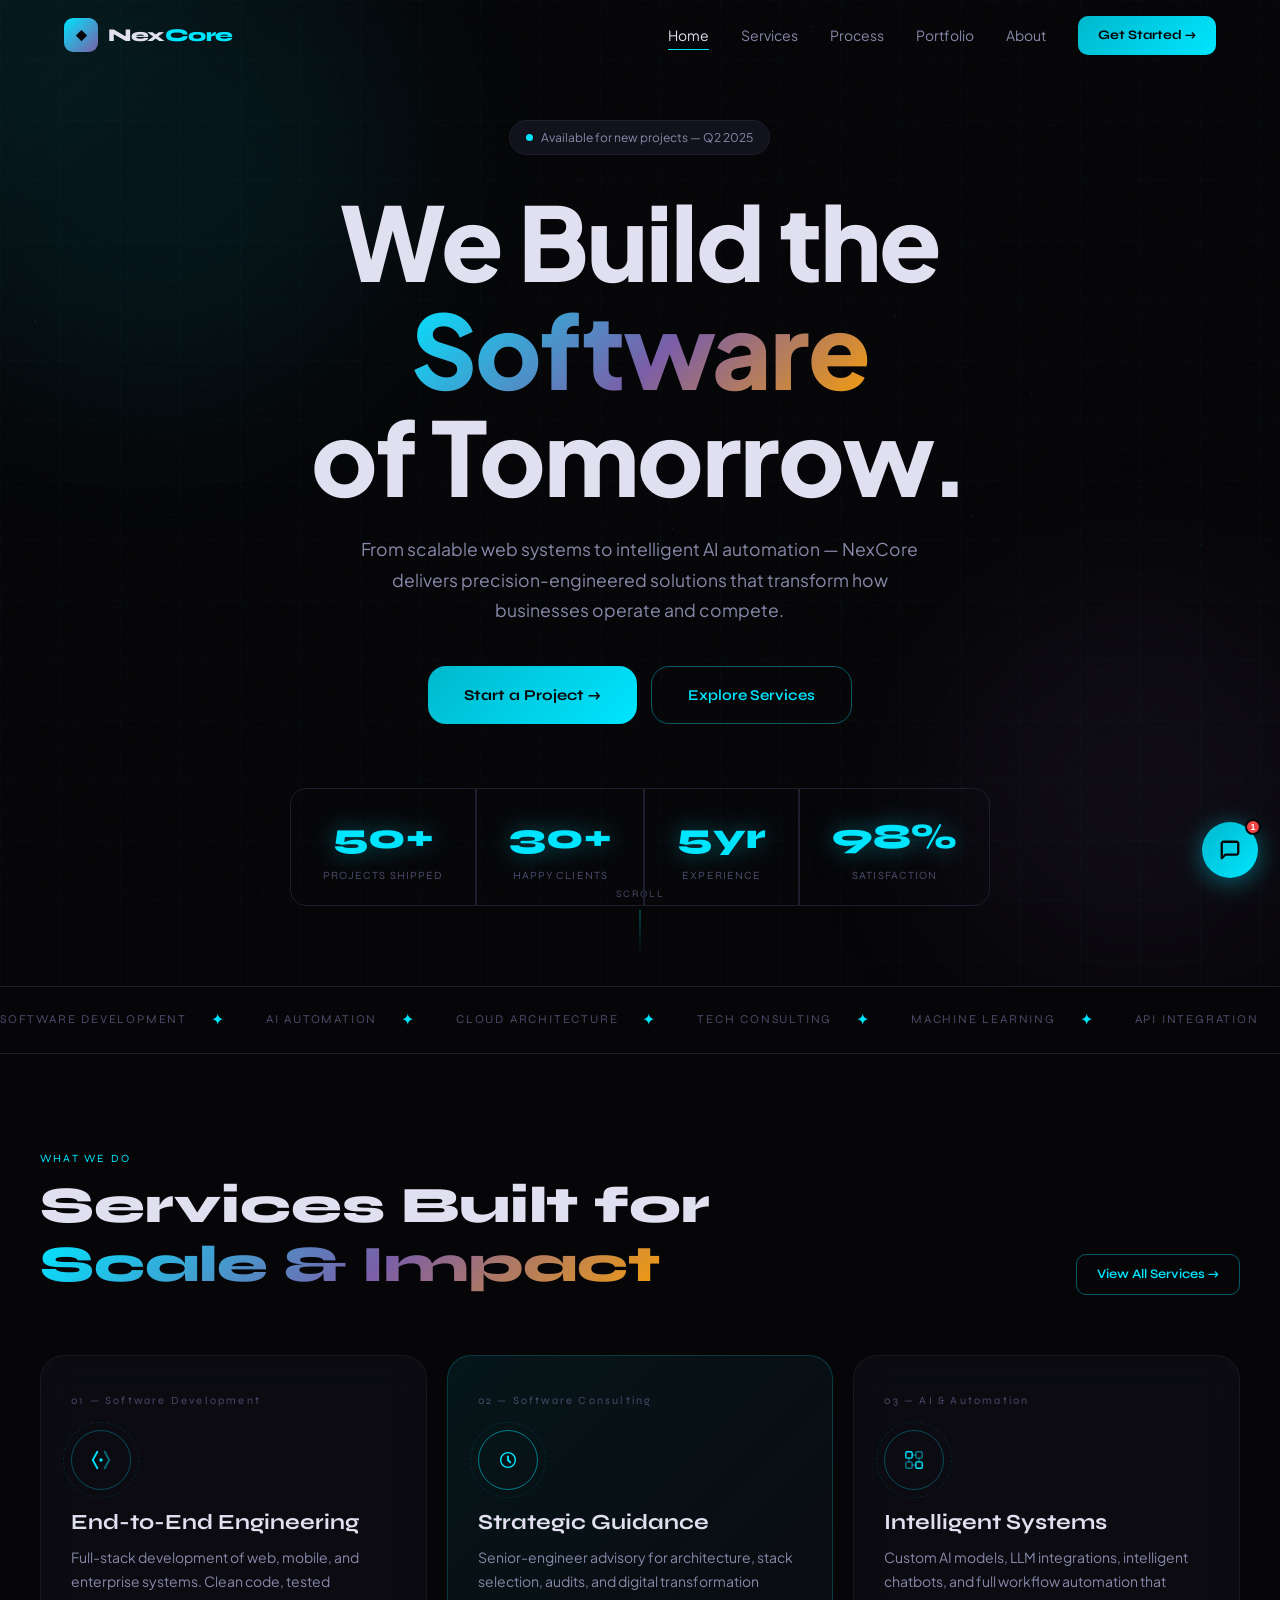
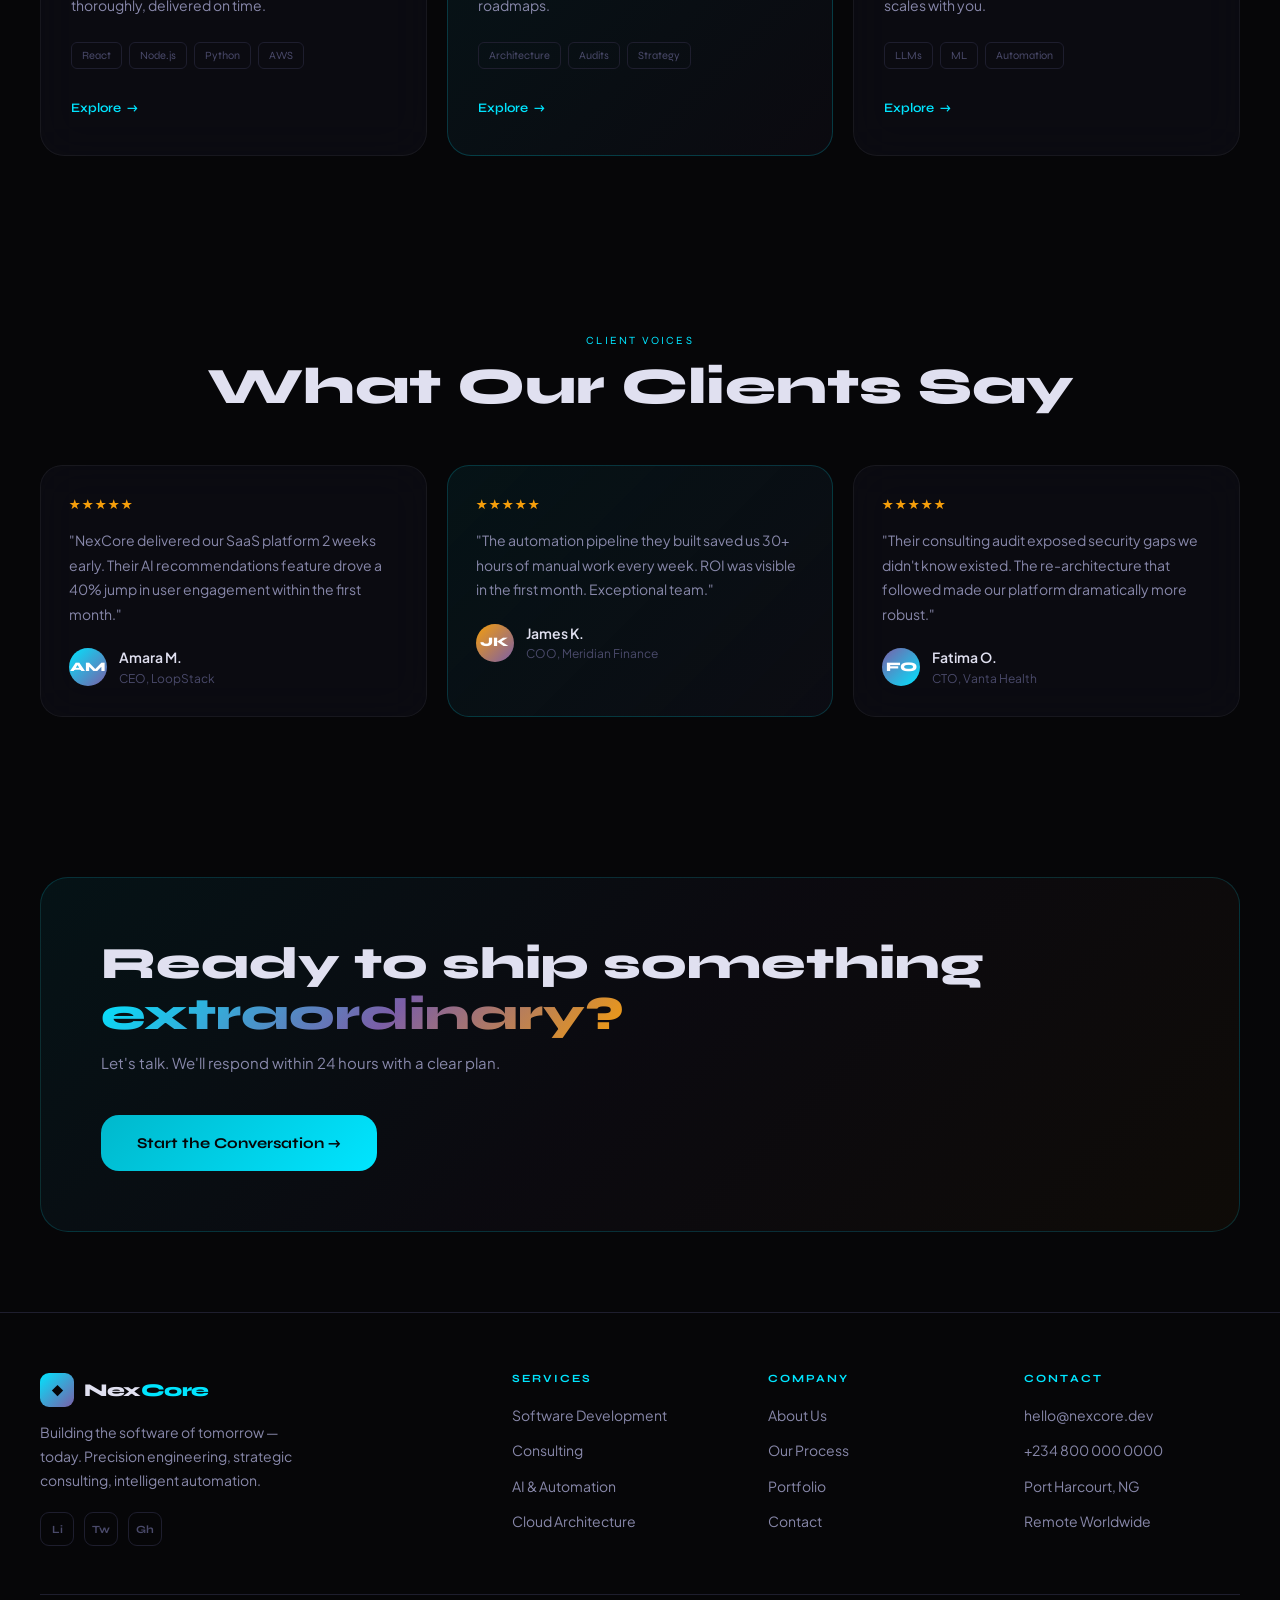
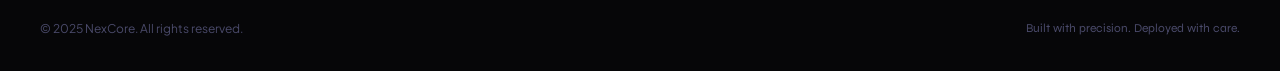
==== index.html @ dd1a932b "first commit" ====
<!DOCTYPE html>
<html lang="en">

<head>
    <meta charset="UTF-8" />
    <meta name="viewport" content="width=device-width, initial-scale=1.0" />
    <title>NexCore — Software & AI Solutions</title>
    <meta name="description"
        content="NexCore — Premium software development, consulting, and AI automation studio. We build the software of tomorrow." />
    <link rel="stylesheet" href="css/style.css" />
    <style>
        /* ── Home-specific ── */
        .hero-section {
            min-height: 100vh;
            display: flex;
            align-items: center;
            justify-content: center;
            padding: 120px 24px 80px;
            position: relative;
            overflow: hidden;
        }

        .hero-inner {
            max-width: 1100px;
            margin: 0 auto;
            text-align: center;
            position: relative;
            z-index: 2;
        }

        .hero-badge {
            display: inline-flex;
            align-items: center;
            gap: 8px;
            padding: 7px 16px;
            border: 1px solid var(--border);
            border-radius: 99px;
            background: var(--panel);
            font-size: 12px;
            color: var(--soft);
            margin-bottom: 32px;
        }

        .hero-badge .pulse-dot {
            width: 7px;
            height: 7px;
            border-radius: 50%;
            background: var(--cyan);
            animation: pulseAnim 2.5s ease-in-out infinite;
        }

        @keyframes pulseAnim {

            0%,
            100% {
                opacity: 1;
                transform: scale(1);
            }

            50% {
                opacity: 0.5;
                transform: scale(0.7);
            }
        }

        .hero-headline {
            font-size: clamp(3rem, 8vw, 7rem);
            font-weight: 800;
            line-height: 1.05;
            letter-spacing: -2px;
            margin-bottom: 24px;
        }

        .hero-line {
            overflow: hidden;
        }

        .hero-word {
            display: inline-block;
            transform: translateY(110%);
            animation: wordUp 0.75s cubic-bezier(0.22, 1, 0.36, 1) forwards;
        }

        @keyframes wordUp {
            to {
                transform: translateY(0);
            }
        }

        .hero-desc {
            font-size: 1.1rem;
            color: var(--soft);
            max-width: 580px;
            margin: 0 auto 40px;
            line-height: 1.75;
            opacity: 0;
            animation: fadeUp 0.6s 0.8s ease forwards;
        }

        .hero-btns {
            display: flex;
            flex-wrap: wrap;
            gap: 14px;
            justify-content: center;
            opacity: 0;
            animation: fadeUp 0.6s 1s ease forwards;
        }

        @keyframes fadeUp {
            from {
                opacity: 0;
                transform: translateY(18px);
            }

            to {
                opacity: 1;
                transform: none;
            }
        }

        .hero-stats {
            margin-top: 64px;
            display: flex;
            flex-wrap: wrap;
            justify-content: center;
            gap: 0;
            opacity: 0;
            animation: fadeUp 0.6s 1.2s ease forwards;
        }

        .hero-stat {
            padding: 20px 32px;
            border: 1px solid var(--border);
            text-align: center;
        }

        .hero-stat:first-child {
            border-radius: 16px 0 0 16px;
        }

        .hero-stat:last-child {
            border-radius: 0 16px 16px 0;
        }

        .hero-stat-num {
            font-family: var(--font-display);
            font-size: 2.2rem;
            font-weight: 800;
            color: var(--cyan);
            text-shadow: 0 0 24px rgba(0, 229, 255, 0.4);
        }

        .hero-stat-lbl {
            font-size: 11px;
            color: var(--muted);
            margin-top: 2px;
            text-transform: uppercase;
            letter-spacing: 0.1em;
            font-family: var(--font-display);
        }

        .scroll-hint {
            position: absolute;
            bottom: 28px;
            left: 50%;
            transform: translateX(-50%);
            display: flex;
            flex-direction: column;
            align-items: center;
            gap: 8px;
        }

        .scroll-line {
            width: 1px;
            height: 48px;
            background: linear-gradient(to bottom, rgba(0, 229, 255, 0.5), transparent);
            animation: scrollLine 2s ease-in-out infinite;
        }

        @keyframes scrollLine {

            0%,
            100% {
                opacity: 0.4;
            }

            50% {
                opacity: 1;
            }
        }

        /* Services preview */
        .services-preview {
            padding: 96px 24px;
        }

        .sp-inner {
            max-width: 1200px;
            margin: 0 auto;
        }

        .section-header {
            margin-bottom: 60px;
        }

        .section-title {
            font-size: clamp(2rem, 4vw, 3.2rem);
            font-weight: 800;
        }

        .sp-grid {
            display: grid;
            grid-template-columns: repeat(3, 1fr);
            gap: 20px;
        }

        .sp-card {
            border-radius: 24px;
            padding: 36px 30px;
            position: relative;
            overflow: hidden;
        }

        .sp-card-accent {
            background: linear-gradient(135deg, rgba(0, 229, 255, 0.07), rgba(123, 94, 167, 0.05));
            border: 1px solid rgba(0, 229, 255, 0.2);
        }

        .sp-num {
            font-family: var(--font-display);
            font-size: 11px;
            letter-spacing: 0.2em;
            color: var(--muted);
            margin-bottom: 20px;
        }

        .sp-card h3 {
            font-size: 1.35rem;
            font-weight: 700;
            margin-bottom: 12px;
        }

        .sp-card p {
            font-size: 14px;
            color: var(--soft);
            line-height: 1.7;
            margin-bottom: 24px;
        }

        .sp-tags {
            display: flex;
            flex-wrap: wrap;
            gap: 7px;
            margin-bottom: 24px;
        }

        .sp-tag {
            font-size: 11px;
            padding: 4px 10px;
            border-radius: 6px;
            border: 1px solid var(--border);
            color: var(--muted);
            font-family: var(--font-display);
        }

        .sp-link {
            font-size: 13px;
            color: var(--cyan);
            font-weight: 600;
            font-family: var(--font-display);
            display: inline-flex;
            align-items: center;
            gap: 6px;
            transition: gap 0.2s;
        }

        .sp-link:hover {
            gap: 10px;
        }

        /* Marquee */
        .marquee-section {
            padding: 20px 0;
            border-top: 1px solid var(--border);
            border-bottom: 1px solid var(--border);
        }

        .marquee-item {
            display: flex;
            align-items: center;
            gap: 24px;
            color: var(--muted);
            font-family: var(--font-display);
            font-size: 12px;
            letter-spacing: 0.15em;
            text-transform: uppercase;
        }

        .marquee-dot {
            color: var(--cyan);
            font-size: 16px;
        }

        /* CTA strip */
        .cta-strip {
            padding: 80px 24px;
        }

        .cta-inner {
            max-width: 1200px;
            margin: 0 auto;
        }

        .cta-box {
            border-radius: 28px;
            padding: 60px;
            background: linear-gradient(135deg, rgba(0, 229, 255, 0.06), rgba(123, 94, 167, 0.05), rgba(245, 158, 11, 0.04));
            border: 1px solid rgba(0, 229, 255, 0.16);
            display: flex;
            align-items: center;
            justify-content: space-between;
            gap: 40px;
            flex-wrap: wrap;
        }

        .cta-text h2 {
            font-size: clamp(1.6rem, 3.5vw, 2.8rem);
            font-weight: 800;
            margin-bottom: 10px;
        }

        .cta-text p {
            color: var(--soft);
            font-size: 15px;
        }

        /* Testimonials strip */
        .testi-section {
            padding: 80px 24px;
        }

        .testi-inner {
            max-width: 1200px;
            margin: 0 auto;
        }

        .testi-grid {
            display: grid;
            grid-template-columns: repeat(3, 1fr);
            gap: 20px;
        }

        .testi-card {
            border-radius: 22px;
            padding: 28px;
        }

        .stars {
            color: #f59e0b;
            font-size: 13px;
            letter-spacing: 2px;
            margin-bottom: 14px;
        }

        .testi-text {
            font-size: 14px;
            color: var(--soft);
            line-height: 1.75;
            margin-bottom: 20px;
        }

        .testi-author {
            display: flex;
            align-items: center;
            gap: 12px;
        }

        .testi-avatar {
            width: 38px;
            height: 38px;
            border-radius: 50%;
            display: flex;
            align-items: center;
            justify-content: center;
            font-family: var(--font-display);
            font-weight: 800;
            font-size: 13px;
            color: white;
        }

        .testi-name {
            font-weight: 600;
            font-size: 14px;
        }

        .testi-role {
            font-size: 12px;
            color: var(--muted);
        }

        @media (max-width: 900px) {
            .sp-grid {
                grid-template-columns: 1fr;
            }

            .testi-grid {
                grid-template-columns: 1fr;
            }

            .cta-box {
                padding: 36px 28px;
                flex-direction: column;
            }

            .hero-stat {
                border-radius: 0 !important;
            }
        }

        @media (max-width: 600px) {
            .hero-stats {
                flex-direction: column;
                align-items: center;
                gap: 2px;
            }

            .hero-stat {
                width: 200px;
                border-radius: 12px !important;
            }
        }
    </style>
</head>

<body>
    <div class="cursor-glow" id="cursor-glow"></div>
    <canvas id="canvas"></canvas>

    <!-- NAVBAR -->
    <nav id="navbar">
        <div class="nav-inner">
            <a href="index.html" class="nav-logo">
                <div class="nav-logo-icon">
                    <svg width="15" height="15" viewBox="0 0 16 16" fill="none">
                        <path d="M2 8L8 2L14 8L8 14Z" fill="#060608" />
                        <path d="M5 8L8 5L11 8L8 11Z" fill="rgba(6,6,8,0.4)" />
                    </svg>
                </div>
                <span class="nav-logo-text">Nex<span class="cyan-text">Core</span></span>
            </a>
            <div class="nav-links">
                <a href="index.html" class="nav-link active">Home</a>
                <a href="services.html" class="nav-link">Services</a>
                <a href="process.html" class="nav-link">Process</a>
                <a href="portfolio.html" class="nav-link">Portfolio</a>
                <a href="about.html" class="nav-link">About</a>
                <a href="contact.html" class="btn-primary btn-sm">Get Started →</a>
            </div>
            <button class="hamburger" id="hamburger" aria-label="Menu"><span></span><span></span><span></span></button>
        </div>
        <div id="mobile-menu">
            <a href="index.html" class="mobile-link active">Home</a>
            <a href="services.html" class="mobile-link">Services</a>
            <a href="process.html" class="mobile-link">Process</a>
            <a href="portfolio.html" class="mobile-link">Portfolio</a>
            <a href="about.html" class="mobile-link">About</a>
            <a href="contact.html" class="mobile-link btn-primary btn-sm" style="text-align:center;margin-top:6px;">Get
                Started →</a>
        </div>
    </nav>

    <!-- HERO -->
    <section class="hero-section grid-bg">
        <div class="orb orb-cyan" style="width:500px;height:500px;top:-100px;left:-100px;"></div>
        <div class="orb orb-violet" style="width:400px;height:400px;bottom:0;right:-60px;"></div>

        <div class="hero-inner">
            <div class="hero-badge"><span class="pulse-dot"></span>Available for new projects — Q2 2025</div>

            <div class="hero-headline">
                <div class="hero-line"><span class="hero-word" style="animation-delay:0.05s">We</span> <span
                        class="hero-word" style="animation-delay:0.15s">Build</span> <span class="hero-word"
                        style="animation-delay:0.25s">the</span></div>
                <div class="hero-line"><span class="hero-word gradient-text"
                        style="animation-delay:0.35s;-webkit-text-fill-color:transparent">Software</span></div>
                <div class="hero-line"><span class="hero-word" style="animation-delay:0.45s">of</span> <span
                        class="hero-word" style="animation-delay:0.55s">Tomorrow.</span></div>
            </div>

            <p class="hero-desc">From scalable web systems to intelligent AI automation — NexCore delivers
                precision-engineered solutions that transform how businesses operate and compete.</p>

            <div class="hero-btns">
                <a href="contact.html" class="btn-primary btn-lg"><span>Start a Project →</span></a>
                <a href="services.html" class="btn-ghost  btn-lg">Explore Services</a>
            </div>

            <div class="hero-stats">
                <div class="hero-stat">
                    <div class="hero-stat-num" data-counter data-target="50" data-suffix="+">50+</div>
                    <div class="hero-stat-lbl">Projects Shipped</div>
                </div>
                <div class="hero-stat">
                    <div class="hero-stat-num" data-counter data-target="30" data-suffix="+">30+</div>
                    <div class="hero-stat-lbl">Happy Clients</div>
                </div>
                <div class="hero-stat">
                    <div class="hero-stat-num" data-counter data-target="5" data-suffix="yr">5yr</div>
                    <div class="hero-stat-lbl">Experience</div>
                </div>
                <div class="hero-stat">
                    <div class="hero-stat-num" data-counter data-target="98" data-suffix="%">98%</div>
                    <div class="hero-stat-lbl">Satisfaction</div>
                </div>
            </div>
        </div>

        <div class="scroll-hint">
            <span
                style="font-family:var(--font-display);font-size:10px;letter-spacing:0.2em;color:var(--muted);text-transform:uppercase">Scroll</span>
            <div class="scroll-line"></div>
        </div>
    </section>

    <!-- MARQUEE -->
    <div class="marquee-section">
        <div class="marquee-wrap">
            <div class="marquee-track">
                <span class="marquee-item">Software Development<span class="marquee-dot">✦</span></span>
                <span class="marquee-item">AI Automation<span class="marquee-dot">✦</span></span>
                <span class="marquee-item">Cloud Architecture<span class="marquee-dot">✦</span></span>
                <span class="marquee-item">Tech Consulting<span class="marquee-dot">✦</span></span>
                <span class="marquee-item">Machine Learning<span class="marquee-dot">✦</span></span>
                <span class="marquee-item">API Integration<span class="marquee-dot">✦</span></span>
                <span class="marquee-item">Web & Mobile Apps<span class="marquee-dot">✦</span></span>
                <span class="marquee-item">Process Automation<span class="marquee-dot">✦</span></span>
                <span class="marquee-item">Software Development<span class="marquee-dot">✦</span></span>
                <span class="marquee-item">AI Automation<span class="marquee-dot">✦</span></span>
                <span class="marquee-item">Cloud Architecture<span class="marquee-dot">✦</span></span>
                <span class="marquee-item">Tech Consulting<span class="marquee-dot">✦</span></span>
                <span class="marquee-item">Machine Learning<span class="marquee-dot">✦</span></span>
                <span class="marquee-item">API Integration<span class="marquee-dot">✦</span></span>
                <span class="marquee-item">Web & Mobile Apps<span class="marquee-dot">✦</span></span>
                <span class="marquee-item">Process Automation<span class="marquee-dot">✦</span></span>
            </div>
        </div>
    </div>

    <!-- SERVICES PREVIEW -->
    <section class="services-preview">
        <div class="sp-inner">
            <div class="section-header reveal">
                <div class="section-tag" style="margin-bottom:10px;">What We Do</div>
                <div style="display:flex;align-items:flex-end;justify-content:space-between;flex-wrap:wrap;gap:16px;">
                    <h2 class="section-title">Services Built for<br><span class="gradient-text"
                            style="-webkit-text-fill-color:transparent;">Scale & Impact</span></h2>
                    <a href="services.html" class="btn-ghost btn-sm">View All Services →</a>
                </div>
            </div>
            <div class="sp-grid">
                <div class="sp-card glass-card reveal d1">
                    <div class="sp-num">01 — Software Development</div>
                    <div class="icon-ring" style="margin-bottom:20px;animation-delay:0s;">
                        <svg width="22" height="22" viewBox="0 0 24 24" fill="none">
                            <path d="M8 3L3 12L8 21" stroke="#00e5ff" stroke-width="2" stroke-linecap="round" />
                            <path d="M16 3L21 12L16 21" stroke="#00e5ff" stroke-width="2" stroke-linecap="round"
                                opacity="0.45" />
                            <circle cx="12" cy="12" r="1.8" fill="#00e5ff" />
                        </svg>
                    </div>
                    <h3>End-to-End Engineering</h3>
                    <p>Full-stack development of web, mobile, and enterprise systems. Clean code, tested thoroughly,
                        delivered on time.</p>
                    <div class="sp-tags">
                        <span class="sp-tag">React</span><span class="sp-tag">Node.js</span><span
                            class="sp-tag">Python</span><span class="sp-tag">AWS</span>
                    </div>
                    <a href="services.html#dev" class="sp-link">Explore <span>→</span></a>
                </div>

                <div class="sp-card sp-card-accent reveal d2">
                    <div class="sp-num">02 — Software Consulting</div>
                    <div class="icon-ring"
                        style="margin-bottom:20px;animation-delay:1.5s;border-color:rgba(0,229,255,0.5);">
                        <svg width="22" height="22" viewBox="0 0 24 24" fill="none">
                            <circle cx="12" cy="12" r="8" stroke="#00e5ff" stroke-width="1.5" />
                            <path d="M12 8V12L14.5 14.5" stroke="#00e5ff" stroke-width="2" stroke-linecap="round" />
                            <circle cx="12" cy="12" r="1" fill="#00e5ff" />
                        </svg>
                    </div>
                    <h3>Strategic Guidance</h3>
                    <p>Senior-engineer advisory for architecture, stack selection, audits, and digital transformation
                        roadmaps.</p>
                    <div class="sp-tags">
                        <span class="sp-tag">Architecture</span><span class="sp-tag">Audits</span><span
                            class="sp-tag">Strategy</span>
                    </div>
                    <a href="services.html#consulting" class="sp-link">Explore <span>→</span></a>
                </div>

                <div class="sp-card glass-card reveal d3">
                    <div class="sp-num">03 — AI & Automation</div>
                    <div class="icon-ring" style="margin-bottom:20px;animation-delay:3s;">
                        <svg width="22" height="22" viewBox="0 0 24 24" fill="none">
                            <rect x="3" y="3" width="7" height="7" rx="1.5" stroke="#00e5ff" stroke-width="1.5" />
                            <rect x="14" y="3" width="7" height="7" rx="1.5" stroke="#00e5ff" stroke-width="1.5"
                                opacity="0.5" />
                            <rect x="3" y="14" width="7" height="7" rx="1.5" stroke="#00e5ff" stroke-width="1.5"
                                opacity="0.5" />
                            <rect x="14" y="14" width="7" height="7" rx="1.5" stroke="#00e5ff" stroke-width="1.5" />
                            <path d="M10 6.5H14M17.5 10V14M6.5 10V14M10 17.5H14" stroke="#00e5ff" stroke-width="1.5"
                                stroke-linecap="round" opacity="0.4" />
                        </svg>
                    </div>
                    <h3>Intelligent Systems</h3>
                    <p>Custom AI models, LLM integrations, intelligent chatbots, and full workflow automation that
                        scales with you.</p>
                    <div class="sp-tags">
                        <span class="sp-tag">LLMs</span><span class="sp-tag">ML</span><span
                            class="sp-tag">Automation</span>
                    </div>
                    <a href="services.html#ai" class="sp-link">Explore <span>→</span></a>
                </div>
            </div>
        </div>
    </section>

    <!-- TESTIMONIALS -->
    <section class="testi-section">
        <div class="testi-inner">
            <div class="section-header reveal" style="text-align:center;margin-bottom:48px;">
                <div class="section-tag" style="margin-bottom:8px;">Client Voices</div>
                <h2 class="section-title">What Our Clients Say</h2>
            </div>
            <div class="testi-grid">
                <div class="testi-card glass-card reveal d1">
                    <div class="stars">★★★★★</div>
                    <p class="testi-text">"NexCore delivered our SaaS platform 2 weeks early. Their AI recommendations
                        feature drove a 40% jump in user engagement within the first month."</p>
                    <div class="testi-author">
                        <div class="testi-avatar" style="background:linear-gradient(135deg,#00e5ff,#7b5ea7)">AM</div>
                        <div>
                            <div class="testi-name">Amara M.</div>
                            <div class="testi-role">CEO, LoopStack</div>
                        </div>
                    </div>
                </div>
                <div class="testi-card reveal d2"
                    style="background:linear-gradient(135deg,rgba(0,229,255,0.06),rgba(13,13,20,0.9));border:1px solid rgba(0,229,255,0.18);border-radius:22px;">
                    <div class="stars">★★★★★</div>
                    <p class="testi-text">"The automation pipeline they built saved us 30+ hours of manual work every
                        week. ROI was visible in the first month. Exceptional team."</p>
                    <div class="testi-author">
                        <div class="testi-avatar" style="background:linear-gradient(135deg,#f59e0b,#7b5ea7)">JK</div>
                        <div>
                            <div class="testi-name">James K.</div>
                            <div class="testi-role">COO, Meridian Finance</div>
                        </div>
                    </div>
                </div>
                <div class="testi-card glass-card reveal d3">
                    <div class="stars">★★★★★</div>
                    <p class="testi-text">"Their consulting audit exposed security gaps we didn't know existed. The
                        re-architecture that followed made our platform dramatically more robust."</p>
                    <div class="testi-author">
                        <div class="testi-avatar" style="background:linear-gradient(135deg,#7b5ea7,#00e5ff)">FO</div>
                        <div>
                            <div class="testi-name">Fatima O.</div>
                            <div class="testi-role">CTO, Vanta Health</div>
                        </div>
                    </div>
                </div>
            </div>
        </div>
    </section>

    <!-- CTA -->
    <section class="cta-strip">
        <div class="cta-inner">
            <div class="cta-box reveal">
                <div class="cta-text">
                    <h2>Ready to ship something <span class="gradient-text"
                            style="-webkit-text-fill-color:transparent">extraordinary?</span></h2>
                    <p>Let's talk. We'll respond within 24 hours with a clear plan.</p>
                </div>
                <a href="contact.html" class="btn-primary btn-lg"><span>Start the Conversation →</span></a>
            </div>
        </div>
    </section>

    <!-- FOOTER -->
    <footer>
        <div class="footer-inner">
            <div class="footer-grid">
                <div class="footer-brand">
                    <a href="index.html" class="nav-logo">
                        <div class="nav-logo-icon"><svg width="15" height="15" viewBox="0 0 16 16" fill="none">
                                <path d="M2 8L8 2L14 8L8 14Z" fill="#060608" />
                            </svg></div><span class="nav-logo-text">Nex<span class="cyan-text">Core</span></span>
                    </a>
                    <p>Building the software of tomorrow — today. Precision engineering, strategic consulting,
                        intelligent automation.</p>
                    <div class="footer-socials">
                        <a href="#" class="social-btn">Li</a>
                        <a href="#" class="social-btn">Tw</a>
                        <a href="#" class="social-btn">Gh</a>
                    </div>
                </div>
                <div class="footer-col">
                    <h5>Services</h5>
                    <ul>
                        <li><a href="services.html#dev">Software Development</a></li>
                        <li><a href="services.html#consulting">Consulting</a></li>
                        <li><a href="services.html#ai">AI & Automation</a></li>
                        <li><a href="services.html">Cloud Architecture</a></li>
                    </ul>
                </div>
                <div class="footer-col">
                    <h5>Company</h5>
                    <ul>
                        <li><a href="about.html">About Us</a></li>
                        <li><a href="process.html">Our Process</a></li>
                        <li><a href="portfolio.html">Portfolio</a></li>
                        <li><a href="contact.html">Contact</a></li>
                    </ul>
                </div>
                <div class="footer-col">
                    <h5>Contact</h5>
                    <ul>
                        <li><a href="mailto:hello@nexcore.dev">hello@nexcore.dev</a></li>
                        <li><a href="tel:+2348000000000">+234 800 000 0000</a></li>
                        <li><a href="#">Port Harcourt, NG</a></li>
                        <li><a href="#">Remote Worldwide</a></li>
                    </ul>
                </div>
            </div>
            <div class="footer-bottom">
                <span>© 2025 NexCore. All rights reserved.</span>
                <span style="font-family:var(--font-display);">Built with precision. Deployed with care.</span>
            </div>
        </div>
    </footer>

    <!-- CHATBOT -->
    <button id="chat-toggle" aria-label="Chat with us">
        <svg id="chat-icon-open" width="22" height="22" viewBox="0 0 24 24" fill="none">
            <path
                d="M21 15C21 15.53 20.79 16.04 20.41 16.41C20.04 16.79 19.53 17 19 17H7L3 21V5C3 4.47 3.21 3.96 3.59 3.59C3.96 3.21 4.47 3 5 3H19C19.53 3 20.04 3.21 20.41 3.59C20.79 3.96 21 4.47 21 5V15Z"
                stroke="#060608" stroke-width="2.5" stroke-linecap="round" stroke-linejoin="round" />
        </svg>
        <svg id="chat-icon-close" width="20" height="20" viewBox="0 0 24 24" fill="none" style="display:none">
            <path d="M18 6L6 18M6 6L18 18" stroke="#060608" stroke-width="2.5" stroke-linecap="round" />
        </svg>
        <div class="chat-badge">1</div>
    </button>
    <div id="chatbot-wrap">
        <div class="chat-header">
            <div style="display:flex;align-items:center;gap:12px;">
                <div class="chat-avatar"><svg width="16" height="16" viewBox="0 0 24 24" fill="none">
                        <circle cx="12" cy="12" r="4" fill="white" />
                        <path d="M12 2V6M12 18V22M2 12H6M18 12H22" stroke="white" stroke-width="2"
                            stroke-linecap="round" opacity="0.5" />
                    </svg></div>
                <div>
                    <div style="font-family:var(--font-display);font-weight:700;font-size:14px;">NexCore AI</div>
                    <div
                        style="display:flex;align-items:center;gap:6px;font-size:12px;color:var(--soft);margin-top:2px;">
                        <span
                            style="width:6px;height:6px;background:#4ade80;border-radius:50%;animation:pulseAnim 2s infinite;display:block;"></span>Online
                        · Instant replies
                    </div>
                </div>
            </div>
        </div>
        <div id="chat-msgs"></div>
        <div class="chat-footer">
            <div style="display:flex;gap:8px;">
                <textarea id="chat-input" rows="1" placeholder="Ask about our services…"></textarea>
                <button id="chat-send">Send</button>
            </div>
            <div style="text-align:center;margin-top:8px;font-size:11px;color:var(--muted);">Powered by Claude AI</div>
        </div>
    </div>

    <script src="js/main.js"></script>
</body>

</html>
---- css/style.css ----
/* ============================================
   NEXCORE — Shared Stylesheet
   ============================================ */

@import url('https://fonts.googleapis.com/css2?family=Syne:wght@400;500;600;700;800&family=Plus+Jakarta+Sans:ital,wght@0,300;0,400;0,500;0,600;1,400&display=swap');

/* ---------- CSS Variables ---------- */
:root {
  --void:    #060608;
  --surface: #0d0d14;
  --panel:   #12121c;
  --border:  #1e1e2e;
  --border2: rgba(255,255,255,0.05);
  --cyan:    #00e5ff;
  --cyan-dim:#00b8cc;
  --cyan-muted: rgba(0,229,255,0.08);
  --violet:  #7b5ea7;
  --amber:   #f59e0b;
  --muted:   #4a4a6a;
  --soft:    #8888aa;
  --text:    #e0e0f0;
  --font-display: 'Syne', sans-serif;
  --font-body:    'Plus Jakarta Sans', sans-serif;
  --radius-sm: 12px;
  --radius-md: 20px;
  --radius-lg: 28px;
  --transition: all 0.35s cubic-bezier(0.22,1,0.36,1);
}

/* ---------- Reset ---------- */
*, *::before, *::after { box-sizing: border-box; margin: 0; padding: 0; }
html { scroll-behavior: smooth; }
body {
  background: var(--void);
  color: var(--text);
  font-family: var(--font-body);
  overflow-x: hidden;
  line-height: 1.6;
}
img, svg { display: block; max-width: 100%; }
a { text-decoration: none; color: inherit; }

/* ---------- Scrollbar ---------- */
::-webkit-scrollbar { width: 4px; }
::-webkit-scrollbar-track { background: var(--void); }
::-webkit-scrollbar-thumb { background: rgba(0,229,255,0.25); border-radius: 2px; }

/* ---------- Noise overlay ---------- */
body::before {
  content: '';
  position: fixed; inset: 0; z-index: 0; pointer-events: none;
  background-image: url("data:image/svg+xml,%3Csvg viewBox='0 0 256 256' xmlns='http://www.w3.org/2000/svg'%3E%3Cfilter id='n'%3E%3CfeTurbulence type='fractalNoise' baseFrequency='0.9' numOctaves='4' stitchTiles='stitch'/%3E%3C/filter%3E%3Crect width='100%25' height='100%25' filter='url(%23n)' opacity='0.04'/%3E%3C/svg%3E");
  opacity: 0.35;
}

/* ---------- Cursor glow ---------- */
.cursor-glow {
  position: fixed; width: 440px; height: 440px; border-radius: 50%;
  background: radial-gradient(circle, rgba(0,229,255,0.045) 0%, transparent 70%);
  pointer-events: none; transform: translate(-50%,-50%);
  z-index: 1; mix-blend-mode: screen; transition: left 0.12s, top 0.12s;
}

/* ---------- Particle canvas ---------- */
#canvas { position: fixed; inset: 0; z-index: 0; opacity: 0.3; pointer-events: none; }

/* ---------- Typography ---------- */
h1, h2, h3, h4, h5, h6 { font-family: var(--font-display); line-height: 1.15; }

.gradient-text {
  background: linear-gradient(135deg, #00e5ff 0%, #7b5ea7 55%, #f59e0b 100%);
  -webkit-background-clip: text; -webkit-text-fill-color: transparent; background-clip: text;
}
.cyan-text  { color: var(--cyan); }
.soft-text  { color: var(--soft); }
.muted-text { color: var(--muted); }
.text-glow  { text-shadow: 0 0 28px rgba(0,229,255,0.45); }

.section-tag {
  font-family: var(--font-display); font-size: 11px;
  letter-spacing: 0.2em; text-transform: uppercase; color: var(--cyan);
}

/* ---------- Grid bg ---------- */
.grid-bg {
  background-image:
    linear-gradient(rgba(0,229,255,0.025) 1px, transparent 1px),
    linear-gradient(90deg, rgba(0,229,255,0.025) 1px, transparent 1px);
  background-size: 60px 60px;
}

/* ---------- Cards ---------- */
.glass-card {
  background: rgba(13,13,20,0.82);
  border: 1px solid rgba(255,255,255,0.055);
  backdrop-filter: blur(22px);
  transition: var(--transition);
}
.glass-card:hover {
  border-color: rgba(0,229,255,0.22);
  box-shadow: 0 0 40px rgba(0,229,255,0.07), inset 0 0 30px rgba(0,229,255,0.02);
  transform: translateY(-4px);
}
.feature-card {
  background: var(--surface);
  border: 1px solid var(--border);
  border-radius: var(--radius-md);
  transition: var(--transition);
}
.feature-card:hover {
  border-color: rgba(0,229,255,0.25);
  transform: translateY(-4px);
  box-shadow: 0 12px 40px rgba(0,229,255,0.06);
}

/* ---------- Buttons ---------- */
.btn-primary {
  display: inline-flex; align-items: center; justify-content: center;
  background: linear-gradient(135deg, var(--cyan-dim), var(--cyan));
  color: var(--void); font-weight: 700; font-family: var(--font-display);
  border: none; cursor: pointer; position: relative; overflow: hidden;
  transition: var(--transition);
}
.btn-primary::after {
  content: ''; position: absolute; inset: 0;
  background: linear-gradient(135deg, var(--cyan), var(--violet));
  opacity: 0; transition: opacity 0.3s;
}
.btn-primary:hover::after { opacity: 1; }
.btn-primary:hover { transform: translateY(-2px); box-shadow: 0 12px 36px rgba(0,229,255,0.38); }
.btn-primary > span { position: relative; z-index: 1; }
.btn-ghost {
  display: inline-flex; align-items: center; justify-content: center;
  border: 1px solid rgba(0,229,255,0.38); color: var(--cyan);
  font-weight: 600; font-family: var(--font-display);
  cursor: pointer; transition: var(--transition); background: transparent;
}
.btn-ghost:hover { background: rgba(0,229,255,0.07); border-color: var(--cyan); transform: translateY(-2px); }
.btn-sm  { padding: 9px 20px;  border-radius: 10px; font-size: 13px; }
.btn-md  { padding: 12px 28px; border-radius: 14px; font-size: 14px; }
.btn-lg  { padding: 16px 36px; border-radius: 18px; font-size: 15px; }

/* ---------- Navbar ---------- */
#navbar { position: fixed; top: 0; left: 0; right: 0; z-index: 9000; padding: 16px 0; transition: var(--transition); }
#navbar.scrolled { background: rgba(6,6,8,0.95); backdrop-filter: blur(20px); border-bottom: 1px solid var(--border2); padding: 12px 0; }
.nav-inner { max-width: 1200px; margin: 0 auto; padding: 0 24px; display: flex; align-items: center; justify-content: space-between; }
.nav-logo { display: flex; align-items: center; gap: 10px; }
.nav-logo-icon { width: 34px; height: 34px; border-radius: 9px; background: linear-gradient(135deg, var(--cyan), var(--violet)); display: flex; align-items: center; justify-content: center; flex-shrink: 0; }
.nav-logo-text { font-family: var(--font-display); font-weight: 800; font-size: 18px; letter-spacing: -0.5px; }
.nav-links { display: flex; align-items: center; gap: 32px; }
.nav-link { font-size: 14px; color: var(--soft); transition: color 0.2s; position: relative; }
.nav-link::after { content: ''; position: absolute; bottom: -3px; left: 0; width: 0; height: 1px; background: var(--cyan); transition: width 0.3s; }
.nav-link:hover { color: var(--text); }
.nav-link:hover::after { width: 100%; }
.nav-link.active { color: var(--text); }
.nav-link.active::after { width: 100%; }
.hamburger { display: none; flex-direction: column; gap: 5px; cursor: pointer; padding: 4px; border: none; background: none; }
.hamburger span { display: block; width: 22px; height: 2px; background: var(--text); border-radius: 2px; transition: var(--transition); }
.hamburger.open span:nth-child(1) { transform: translateY(7px) rotate(45deg); }
.hamburger.open span:nth-child(2) { opacity: 0; transform: scaleX(0); }
.hamburger.open span:nth-child(3) { transform: translateY(-7px) rotate(-45deg); }
#mobile-menu {
  display: none; position: absolute; top: 100%; left: 16px; right: 16px;
  background: rgba(13,13,20,0.98); backdrop-filter: blur(24px);
  border: 1px solid var(--border); border-radius: var(--radius-md);
  padding: 12px; overflow: hidden;
}
#mobile-menu.open { display: flex; flex-direction: column; gap: 2px; animation: menuIn 0.3s ease; }
@keyframes menuIn { from { opacity: 0; transform: translateY(-12px); } to { opacity: 1; transform: translateY(0); } }
.mobile-link { padding: 12px 16px; border-radius: 12px; font-size: 14px; color: var(--soft); transition: var(--transition); }
.mobile-link:hover { background: rgba(255,255,255,0.04); color: var(--text); }
.mobile-link.active { color: var(--cyan); }

/* ---------- Page hero (inner pages) ---------- */
.page-hero {
  padding: 160px 24px 80px;
  text-align: center; position: relative; overflow: hidden;
}
.page-hero-tag { margin-bottom: 12px; }
.page-hero h1 { font-size: clamp(2.8rem, 6vw, 5rem); font-weight: 800; margin-bottom: 18px; }
.page-hero p  { font-size: 1.1rem; color: var(--soft); max-width: 560px; margin: 0 auto; }

/* ---------- Orbs ---------- */
.orb { position: absolute; border-radius: 50%; filter: blur(80px); pointer-events: none; }
.orb-cyan   { background: rgba(0,229,255,0.07); }
.orb-violet { background: rgba(123,94,167,0.08); }
.orb-amber  { background: rgba(245,158,11,0.06); }

/* ---------- Icon ring ---------- */
.icon-ring {
  width: 60px; height: 60px; border-radius: 50%;
  border: 1px solid rgba(0,229,255,0.3);
  display: flex; align-items: center; justify-content: center; position: relative;
  animation: float 6s ease-in-out infinite;
}
.icon-ring::before {
  content: ''; position: absolute; inset: -9px; border-radius: 50%;
  border: 1px dashed rgba(0,229,255,0.12);
  animation: spin-slow 12s linear infinite;
}
@keyframes float    { 0%,100% { transform: translateY(0); } 50% { transform: translateY(-14px); } }
@keyframes spin-slow{ to { transform: rotate(360deg); } }

/* ---------- Animations ---------- */
.reveal        { opacity: 0; transform: translateY(36px); transition: opacity 0.7s cubic-bezier(0.22,1,0.36,1), transform 0.7s cubic-bezier(0.22,1,0.36,1); }
.reveal-left   { opacity: 0; transform: translateX(-36px); transition: opacity 0.7s cubic-bezier(0.22,1,0.36,1), transform 0.7s cubic-bezier(0.22,1,0.36,1); }
.reveal-right  { opacity: 0; transform: translateX(36px);  transition: opacity 0.7s cubic-bezier(0.22,1,0.36,1), transform 0.7s cubic-bezier(0.22,1,0.36,1); }
.reveal-scale  { opacity: 0; transform: scale(0.9); transition: opacity 0.7s cubic-bezier(0.22,1,0.36,1), transform 0.7s cubic-bezier(0.22,1,0.36,1); }
.visible { opacity: 1 !important; transform: none !important; }

.d1 { transition-delay: 0.05s; } .d2 { transition-delay: 0.12s; }
.d3 { transition-delay: 0.20s; } .d4 { transition-delay: 0.28s; }
.d5 { transition-delay: 0.36s; } .d6 { transition-delay: 0.44s; }

/* ---------- Marquee ---------- */
.marquee-wrap { overflow: hidden; }
.marquee-track { display: flex; gap: 2.5rem; animation: marquee 28s linear infinite; white-space: nowrap; }
.marquee-track:hover { animation-play-state: paused; }
@keyframes marquee { from { transform: translateX(0); } to { transform: translateX(-50%); } }

/* ---------- Footer ---------- */
footer { border-top: 1px solid var(--border); padding: 60px 24px 32px; }
.footer-inner { max-width: 1200px; margin: 0 auto; }
.footer-grid { display: grid; grid-template-columns: 2fr 1fr 1fr 1fr; gap: 40px; margin-bottom: 48px; }
.footer-brand p { color: var(--soft); font-size: 14px; line-height: 1.7; max-width: 280px; margin-top: 14px; }
.footer-socials { display: flex; gap: 10px; margin-top: 20px; }
.social-btn { width: 34px; height: 34px; border: 1px solid var(--border); border-radius: 9px; display: flex; align-items: center; justify-content: center; color: var(--muted); font-size: 11px; font-family: var(--font-display); font-weight: 700; transition: var(--transition); }
.social-btn:hover { border-color: rgba(0,229,255,0.4); color: var(--cyan); transform: translateY(-2px); }
.footer-col h5 { font-family: var(--font-display); font-size: 11px; letter-spacing: 0.18em; text-transform: uppercase; color: var(--cyan); margin-bottom: 16px; }
.footer-col ul { list-style: none; display: flex; flex-direction: column; gap: 10px; }
.footer-col a { font-size: 14px; color: var(--soft); transition: color 0.2s; }
.footer-col a:hover { color: var(--text); }
.footer-bottom { border-top: 1px solid var(--border); padding-top: 24px; display: flex; align-items: center; justify-content: space-between; flex-wrap: wrap; gap: 10px; font-size: 12px; color: var(--muted); }

/* ---------- Chatbot ---------- */
#chat-toggle {
  position: fixed; bottom: 22px; right: 22px; width: 56px; height: 56px;
  background: linear-gradient(135deg, var(--cyan-dim), var(--cyan));
  border-radius: 50%; border: none; cursor: pointer; z-index: 10000;
  display: flex; align-items: center; justify-content: center;
  box-shadow: 0 4px 24px rgba(0,229,255,0.42);
  transition: var(--transition);
}
#chat-toggle:hover { transform: scale(1.1); box-shadow: 0 6px 32px rgba(0,229,255,0.6); }
#chat-toggle .chat-badge {
  position: absolute; top: -3px; right: -3px; width: 16px; height: 16px;
  background: #ef4444; border-radius: 50%; border: 2px solid var(--void);
  font-size: 9px; font-weight: 700; color: white;
  display: flex; align-items: center; justify-content: center;
}
#chatbot-wrap {
  position: fixed; bottom: 90px; right: 22px; width: 370px; max-height: 540px;
  background: var(--surface); border: 1px solid rgba(0,229,255,0.18);
  border-radius: 22px; overflow: hidden;
  box-shadow: 0 24px 64px rgba(0,0,0,0.85), 0 0 40px rgba(0,229,255,0.09);
  transform: scale(0.85) translateY(24px); opacity: 0;
  transition: all 0.38s cubic-bezier(0.34,1.56,0.64,1);
  pointer-events: none; z-index: 9999;
  display: flex; flex-direction: column;
}
#chatbot-wrap.open { transform: scale(1) translateY(0); opacity: 1; pointer-events: all; }
.chat-header {
  padding: 16px 20px; flex-shrink: 0;
  background: linear-gradient(135deg, rgba(0,229,255,0.07), rgba(123,94,167,0.05));
  border-bottom: 1px solid rgba(0,229,255,0.1);
}
.chat-avatar { width: 36px; height: 36px; border-radius: 50%; background: linear-gradient(135deg, var(--cyan), var(--violet)); display: flex; align-items: center; justify-content: center; flex-shrink: 0; }
#chat-msgs { flex: 1; overflow-y: auto; padding: 16px; display: flex; flex-direction: column; gap: 10px; min-height: 0; }
#chat-msgs::-webkit-scrollbar { width: 3px; }
#chat-msgs::-webkit-scrollbar-thumb { background: rgba(0,229,255,0.18); border-radius: 2px; }
.msg { max-width: 86%; padding: 10px 14px; border-radius: 14px; font-size: 13.5px; line-height: 1.55; animation: msgPop 0.28s ease; }
@keyframes msgPop { from { opacity: 0; transform: translateY(8px) scale(0.97); } to { opacity: 1; transform: none; } }
.msg-bot  { background: rgba(0,229,255,0.07); border: 1px solid rgba(0,229,255,0.1); color: #c8c8e0; align-self: flex-start; border-radius: 4px 14px 14px 14px; }
.msg-user { background: linear-gradient(135deg, rgba(0,184,204,0.18), rgba(0,229,255,0.12)); border: 1px solid rgba(0,229,255,0.22); color: var(--text); align-self: flex-end; border-radius: 14px 4px 14px 14px; }
.typing-indicator { display: flex; gap: 4px; align-items: center; padding: 12px 14px; }
.t-dot { width: 6px; height: 6px; border-radius: 50%; background: rgba(0,229,255,0.5); animation: tBounce 1s infinite; }
.t-dot:nth-child(2) { animation-delay: 0.15s; }
.t-dot:nth-child(3) { animation-delay: 0.3s; }
@keyframes tBounce { 0%,80%,100% { transform: translateY(0); } 40% { transform: translateY(-6px); } }
.chat-footer { padding: 12px 14px; border-top: 1px solid var(--border2); background: rgba(6,6,8,0.55); flex-shrink: 0; }
#chat-input {
  width: 100%; background: rgba(255,255,255,0.04); border: 1px solid var(--border);
  border-radius: 12px; padding: 10px 14px; color: var(--text); font-size: 13.5px;
  font-family: var(--font-body); outline: none; resize: none;
  transition: border-color 0.2s; line-height: 1.5;
}
#chat-input:focus { border-color: rgba(0,229,255,0.35); }
#chat-input::placeholder { color: var(--muted); }
#chat-send { background: linear-gradient(135deg, var(--cyan-dim), var(--cyan)); color: var(--void); border: none; border-radius: 10px; padding: 10px 18px; cursor: pointer; font-weight: 700; font-size: 13px; font-family: var(--font-display); transition: var(--transition); flex-shrink: 0; }
#chat-send:hover { opacity: 0.88; transform: scale(0.97); }
#chat-send:disabled { opacity: 0.45; cursor: not-allowed; }

/* ---------- Forms ---------- */
.form-group label { display: block; font-size: 11px; font-family: var(--font-display); letter-spacing: 0.15em; text-transform: uppercase; color: var(--muted); margin-bottom: 8px; }
.form-input, .form-select, .form-textarea {
  width: 100%; background: rgba(255,255,255,0.03);
  border: 1px solid var(--border); border-radius: 14px;
  padding: 13px 18px; color: var(--text); font-size: 14px;
  font-family: var(--font-body); outline: none; transition: border-color 0.25s;
}
.form-input:focus, .form-select:focus, .form-textarea:focus { border-color: rgba(0,229,255,0.4); box-shadow: 0 0 0 3px rgba(0,229,255,0.06); }
.form-input::placeholder, .form-textarea::placeholder { color: var(--muted); }
.form-select { appearance: none; cursor: pointer; }
.form-textarea { resize: vertical; min-height: 120px; }
.form-select option { background: var(--surface); }

/* ---------- Stats ---------- */
.stat-number { font-family: var(--font-display); font-size: 3rem; font-weight: 800; color: var(--cyan); }

/* ---------- Process step ---------- */
.step-connector { position: absolute; left: 19px; top: 46px; bottom: -16px; width: 1px; background: linear-gradient(to bottom, rgba(0,229,255,0.4), transparent); }

/* ---------- Page transition ---------- */
.page-enter { animation: pageIn 0.5s ease forwards; }
@keyframes pageIn { from { opacity: 0; transform: translateY(20px); } to { opacity: 1; transform: none; } }

/* ========= RESPONSIVE ========= */
@media (max-width: 768px) {
  .nav-links  { display: none; }
  .hamburger  { display: flex; }
  .footer-grid { grid-template-columns: 1fr 1fr; }
  .stat-number { font-size: 2.2rem; }
  #chatbot-wrap { width: calc(100vw - 24px); right: 12px; bottom: 88px; max-height: 70vh; }
}
@media (max-width: 480px) {
  .footer-grid { grid-template-columns: 1fr; }
  .page-hero h1 { font-size: 2.4rem; }
}
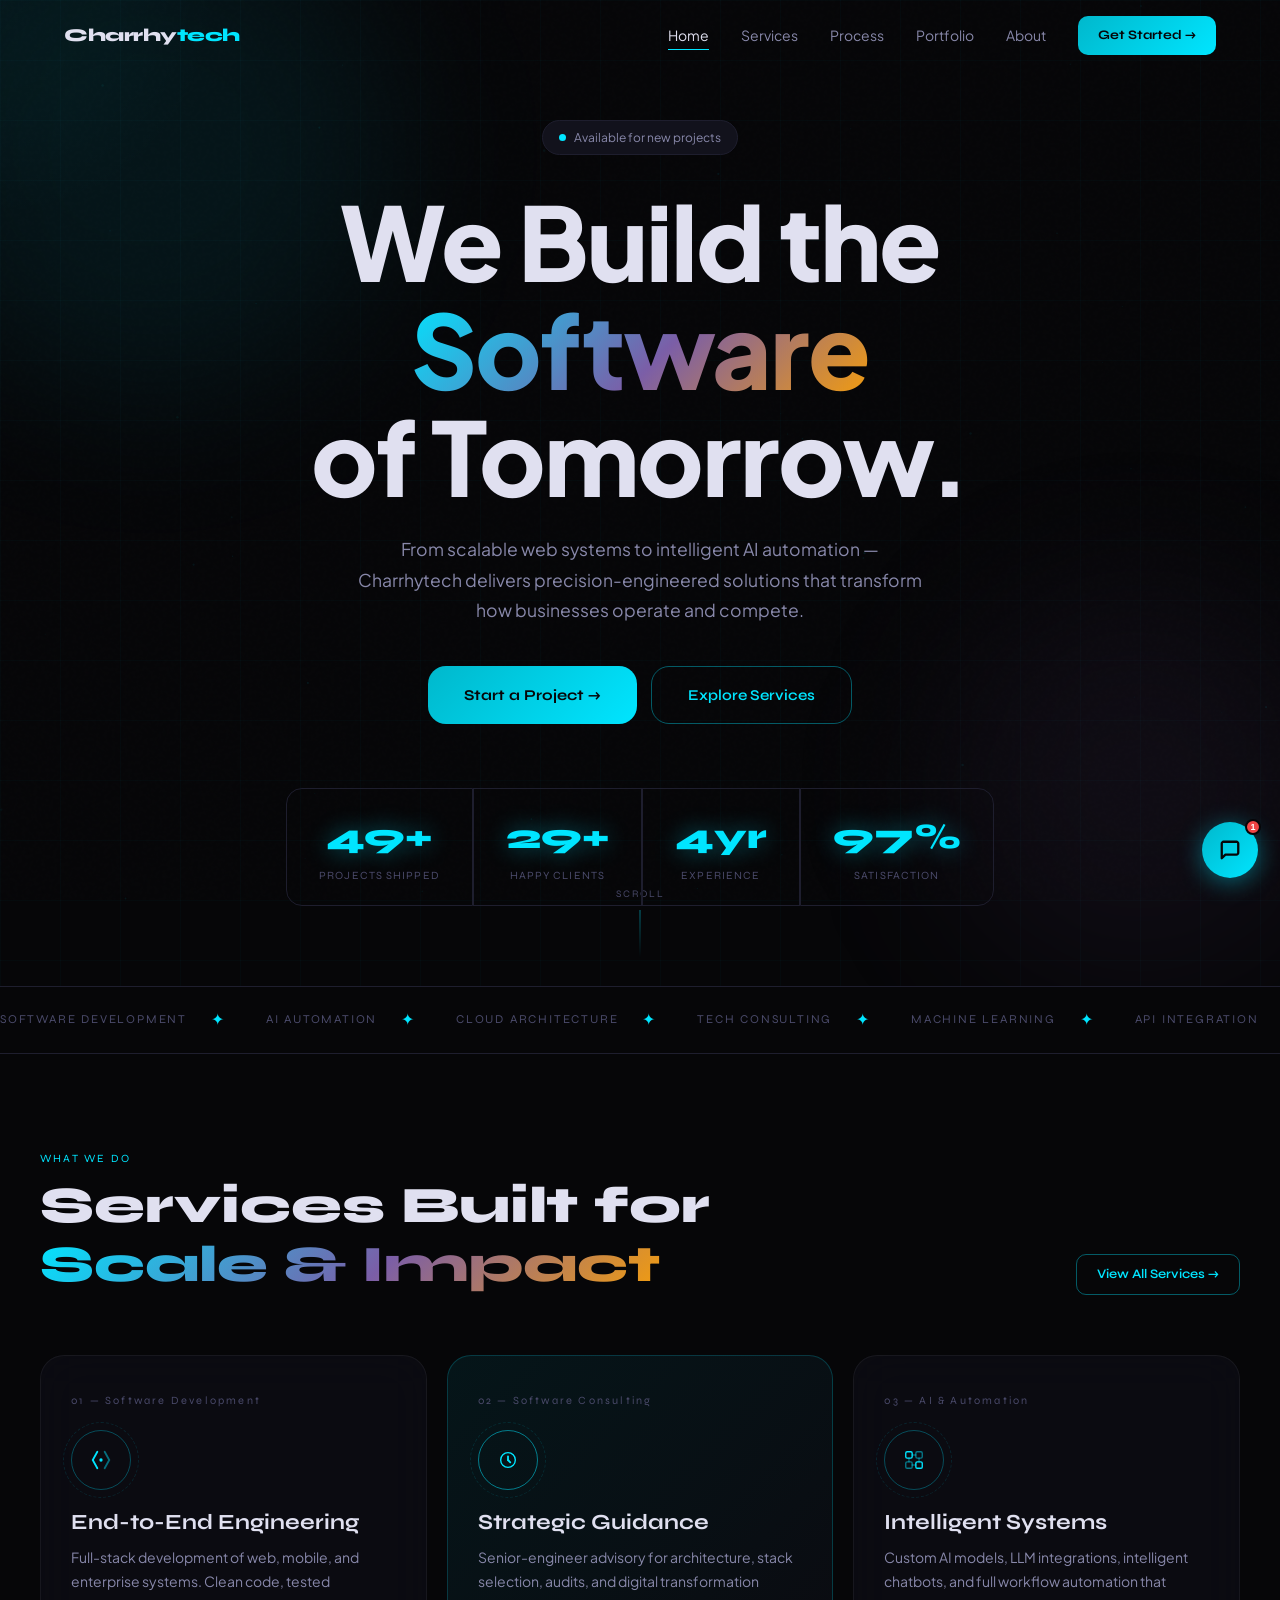
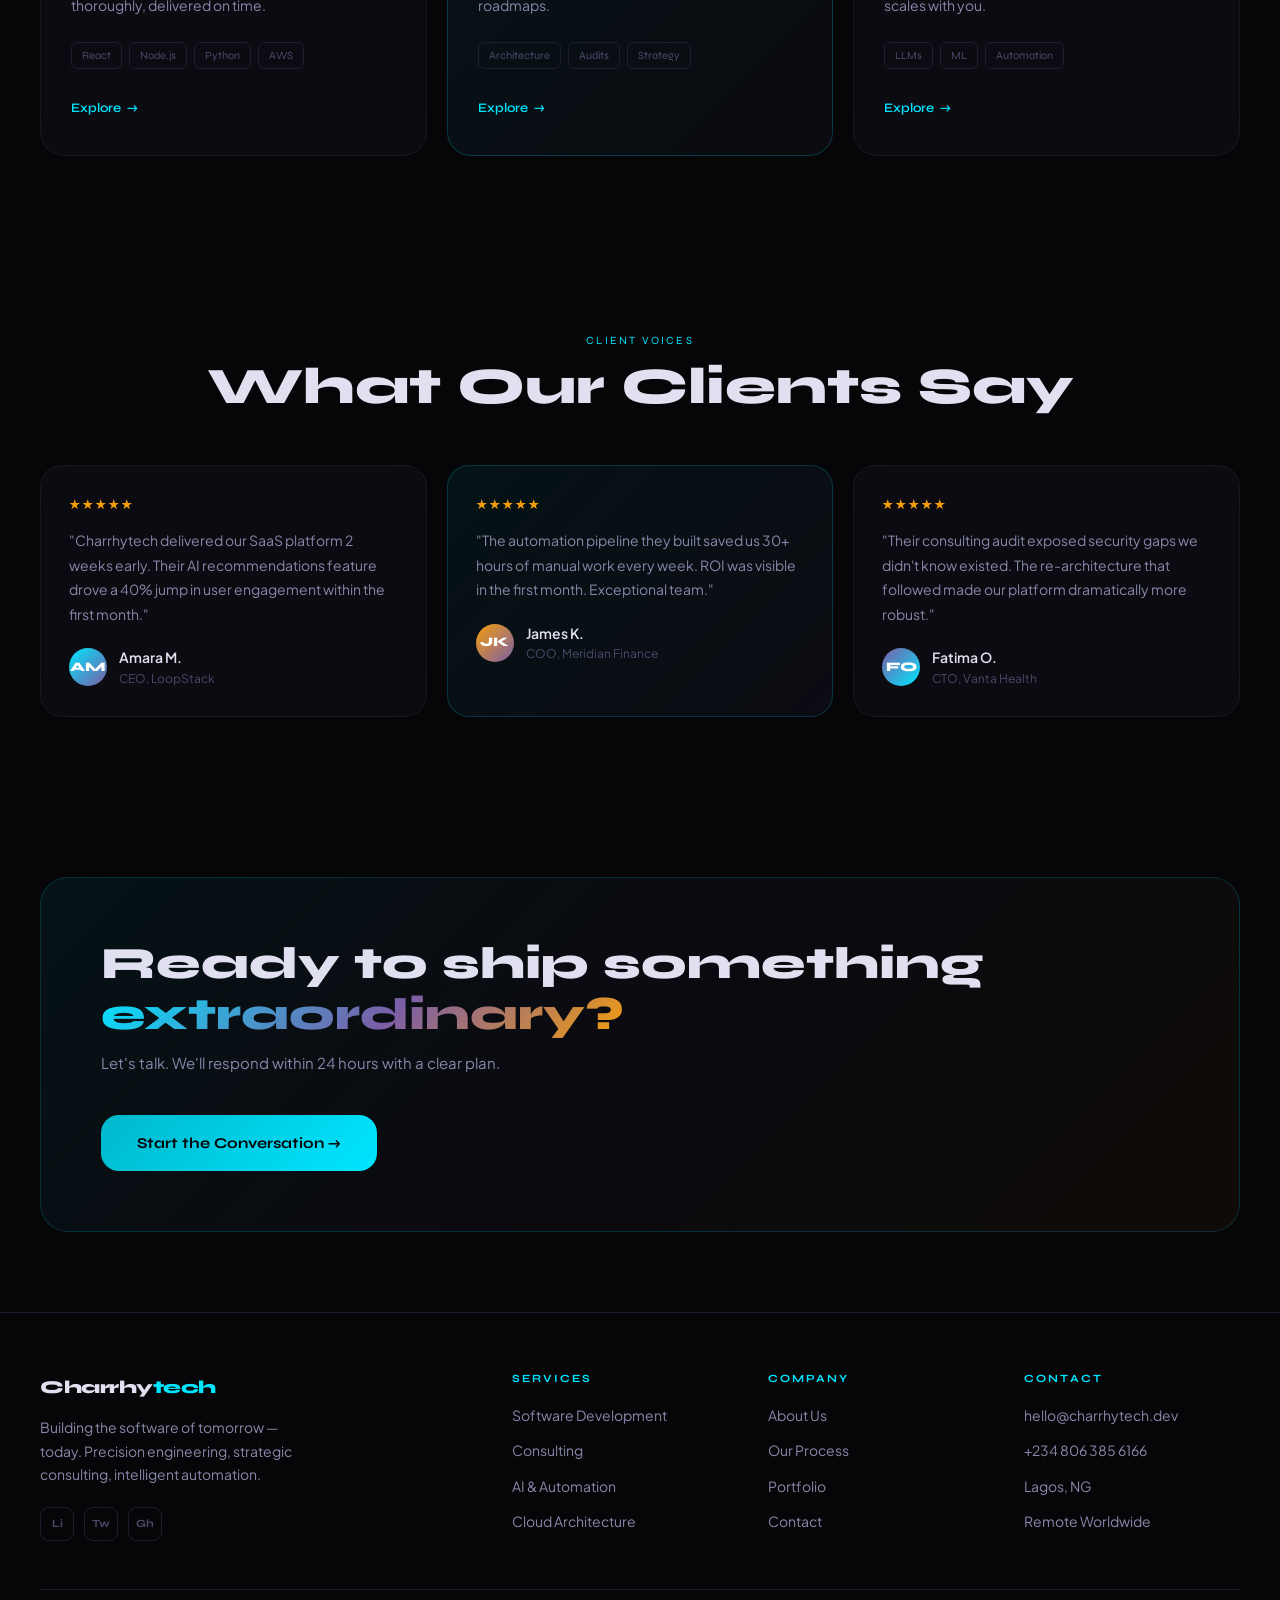
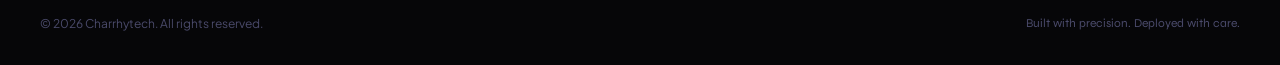
==== commit 3d0bc4e6: "first commit" ====
--- a/index.html
+++ b/index.html
@@ -4,9 +4,9 @@
 <head>
     <meta charset="UTF-8" />
     <meta name="viewport" content="width=device-width, initial-scale=1.0" />
-    <title>NexCore — Software & AI Solutions</title>
+    <title>Charrhytech — Software & AI Solutions</title>
     <meta name="description"
-        content="NexCore — Premium software development, consulting, and AI automation studio. We build the software of tomorrow." />
+        content="Charrhytech — Premium software development, consulting, and AI automation studio. We build the software of tomorrow." />
     <link rel="stylesheet" href="css/style.css" />
     <style>
         /* ── Home-specific ── */
@@ -440,13 +440,8 @@
     <nav id="navbar">
         <div class="nav-inner">
             <a href="index.html" class="nav-logo">
-                <div class="nav-logo-icon">
-                    <svg width="15" height="15" viewBox="0 0 16 16" fill="none">
-                        <path d="M2 8L8 2L14 8L8 14Z" fill="#060608" />
-                        <path d="M5 8L8 5L11 8L8 11Z" fill="rgba(6,6,8,0.4)" />
-                    </svg>
-                </div>
-                <span class="nav-logo-text">Nex<span class="cyan-text">Core</span></span>
+               
+                <span class="nav-logo-text">Charrhy<span class="cyan-text">tech</span></span>
             </a>
             <div class="nav-links">
                 <a href="index.html" class="nav-link active">Home</a>
@@ -475,7 +470,7 @@
         <div class="orb orb-violet" style="width:400px;height:400px;bottom:0;right:-60px;"></div>
 
         <div class="hero-inner">
-            <div class="hero-badge"><span class="pulse-dot"></span>Available for new projects — Q2 2025</div>
+            <div class="hero-badge"><span class="pulse-dot"></span>Available for new projects</div>
 
             <div class="hero-headline">
                 <div class="hero-line"><span class="hero-word" style="animation-delay:0.05s">We</span> <span
@@ -487,7 +482,7 @@
                         class="hero-word" style="animation-delay:0.55s">Tomorrow.</span></div>
             </div>
 
-            <p class="hero-desc">From scalable web systems to intelligent AI automation — NexCore delivers
+            <p class="hero-desc">From scalable web systems to intelligent AI automation — Charrhytech delivers
                 precision-engineered solutions that transform how businesses operate and compete.</p>
 
             <div class="hero-btns">
@@ -635,7 +630,7 @@
             <div class="testi-grid">
                 <div class="testi-card glass-card reveal d1">
                     <div class="stars">★★★★★</div>
-                    <p class="testi-text">"NexCore delivered our SaaS platform 2 weeks early. Their AI recommendations
+                    <p class="testi-text">"Charrhytech delivered our SaaS platform 2 weeks early. Their AI recommendations
                         feature drove a 40% jump in user engagement within the first month."</p>
                     <div class="testi-author">
                         <div class="testi-avatar" style="background:linear-gradient(135deg,#00e5ff,#7b5ea7)">AM</div>
@@ -694,9 +689,7 @@
             <div class="footer-grid">
                 <div class="footer-brand">
                     <a href="index.html" class="nav-logo">
-                        <div class="nav-logo-icon"><svg width="15" height="15" viewBox="0 0 16 16" fill="none">
-                                <path d="M2 8L8 2L14 8L8 14Z" fill="#060608" />
-                            </svg></div><span class="nav-logo-text">Nex<span class="cyan-text">Core</span></span>
+                      <span class="nav-logo-text">Charrhy<span class="cyan-text">tech</span></span>
                     </a>
                     <p>Building the software of tomorrow — today. Precision engineering, strategic consulting,
                         intelligent automation.</p>
@@ -727,15 +720,15 @@
                 <div class="footer-col">
                     <h5>Contact</h5>
                     <ul>
-                        <li><a href="mailto:hello@nexcore.dev">hello@nexcore.dev</a></li>
-                        <li><a href="tel:+2348000000000">+234 800 000 0000</a></li>
-                        <li><a href="#">Port Harcourt, NG</a></li>
+                        <li><a href="mailto:hello@charrhytech.dev">hello@charrhytech.dev</a></li>
+                        <li><a href="tel:+2348000000000">+234 806 385 6166</a></li>
+                        <li><a href="#">Lagos, NG</a></li>
                         <li><a href="#">Remote Worldwide</a></li>
                     </ul>
                 </div>
             </div>
             <div class="footer-bottom">
-                <span>© 2025 NexCore. All rights reserved.</span>
+                <span>© 2026 Charrhytech. All rights reserved.</span>
                 <span style="font-family:var(--font-display);">Built with precision. Deployed with care.</span>
             </div>
         </div>
@@ -762,7 +755,7 @@
                             stroke-linecap="round" opacity="0.5" />
                     </svg></div>
                 <div>
-                    <div style="font-family:var(--font-display);font-weight:700;font-size:14px;">NexCore AI</div>
+                    <div style="font-family:var(--font-display);font-weight:700;font-size:14px;">Charrhytech AI</div>
                     <div
                         style="display:flex;align-items:center;gap:6px;font-size:12px;color:var(--soft);margin-top:2px;">
                         <span
@@ -778,7 +771,7 @@
                 <textarea id="chat-input" rows="1" placeholder="Ask about our services…"></textarea>
                 <button id="chat-send">Send</button>
             </div>
-            <div style="text-align:center;margin-top:8px;font-size:11px;color:var(--muted);">Powered by Claude AI</div>
+          
         </div>
     </div>
 
--- a/css/style.css
+++ b/css/style.css
@@ -1,6 +1,4 @@
-/* ============================================
-   NEXCORE — Shared Stylesheet
-   ============================================ */
+
 
 @import url('https://fonts.googleapis.com/css2?family=Syne:wght@400;500;600;700;800&family=Plus+Jakarta+Sans:ital,wght@0,300;0,400;0,500;0,600;1,400&display=swap');
 
